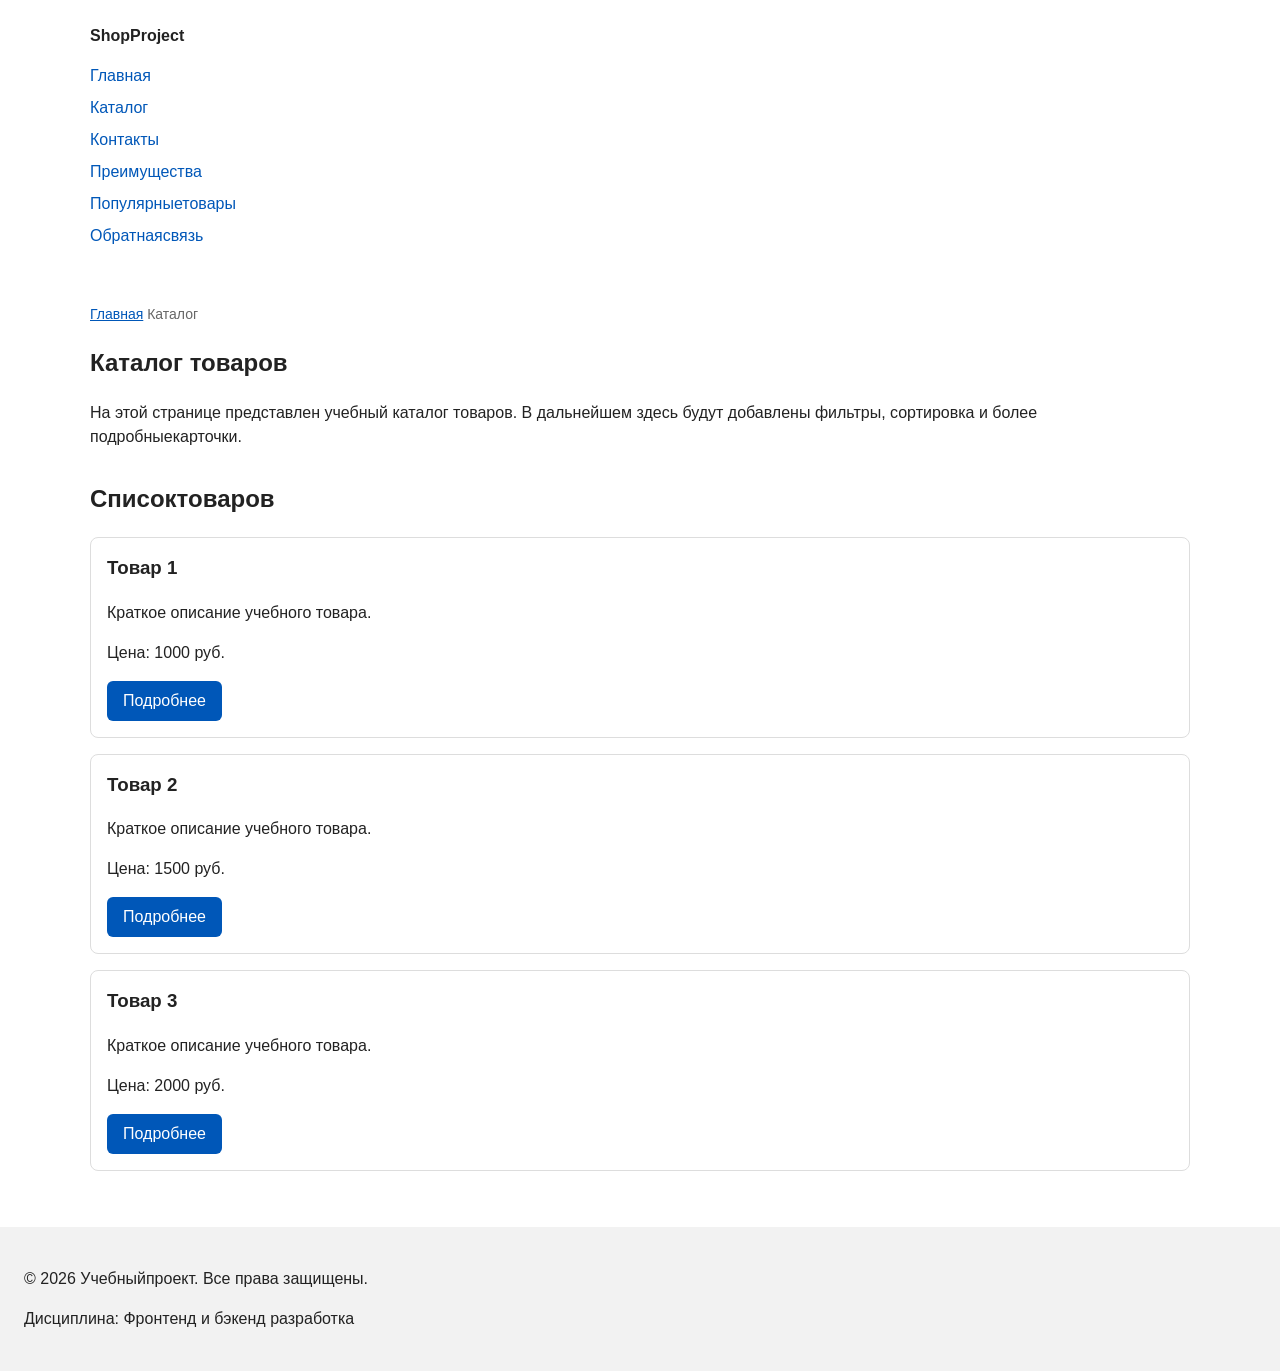
==== catalog.html @ 351981fd "feat: add multi-page structure navigation and anchors" ====
<!DOCTYPE html>
<html lang="ru">
<head>
<meta charset="UTF-8">
<meta name="viewport" content="width=device-width, initial-scale=1.0">
<metaname="description" content="Каталог товаров учебного интернет-магазина.">
<title>Каталог товаров — Учебный интернет-магазин</title>
<link rel="stylesheet" href="css/style.css">
<meta property="og:type" content="website">
<meta property="og:title" content="Учебныйинтернет-магазин">
<meta property="og:description" content="Учебный frontend-проектинтернет-магазина.">
<meta property="og:image" content="https://username.github.io/kr1-html-css-shop/images/preview.jpg">

</head>
<body>
<header>
<div class="site-header">
<a class="site-logo" href="index.html">ShopProject</a>

<nav class="site-nav" aria-label="Основнаянавигация">
<ul class="site-nav__list">
<li><a href="index.html">Главная</a></li>
<li><a href="catalog.html">Каталог</a></li>
<li><a href="contacts.html">Контакты</a></li>
<li><a href="index.html#advantages">Преимущества</a></li>
<li><a href="index.html#popular">Популярныетовары</a></li>
<li><a href="index.html#contacts">Обратнаясвязь</a></li>
</ul>
</nav>
</div>
</header>

<main>
<nav class="breadcrumbs" aria-label="Хлебныекрошки">
<a href="index.html">Главная</a>
<span>Каталог</span>
</nav>

<section class="section">
<h1>Каталог товаров</h1>
<p>
        На этой странице представлен учебный каталог товаров.
        В дальнейшем здесь будут добавлены фильтры, сортировка и более
        подробныекарточки.
</p>
</section>

<section class="section">
<h2>Списоктоваров</h2>

<article class="product-card">
<h3>Товар 1</h3>
<p>Краткое описание учебного товара.</p>
<p>Цена: 1000 руб.</p>
<a class="button" href="index.html#popular">Подробнее</a>
</article>

<article class="product-card">
<h3>Товар 2</h3>
<p>Краткое описание учебного товара.</p>
<p>Цена: 1500 руб.</p>
<a class="button" href="index.html#popular">Подробнее</a>
</article>

<article class="product-card">
<h3>Товар 3</h3>
<p>Краткое описание учебного товара.</p>
<p>Цена: 2000 руб.</p>
<a class="button" href="index.html#popular">Подробнее</a>
</article>
</section>
</main>

<footer>
<p>&copy; 2026 Учебныйпроект. Все права защищены.</p>
<p>Дисциплина: Фронтенд и бэкенд разработка</p>
</footer>
</body>
</html>
---- css/style.css ----
/* ===============================
   1. Переменные проекта
   =============================== */
:root {
  /* Основные цвета проекта */
--color-bg: #ffffff;
  --color-text: #222222;
  --color-muted: #666666;
  --color-primary: #0057b8;
  --color-primary-dark: #003f86;
  --color-border: #dddddd;
  --color-surface: #f7f7f7;
  --color-surface-accent: #eef5ff;
  --color-danger: #b00020;
  --color-success: #168a2f;
  --color-success-bg: #eefaf0;
  --color-white: #ffffff;

  /* Отступы */
  --space-xs: 4px;
  --space-sm: 8px;
  --space-md: 16px;
  --space-lg: 24px;
  --space-xl: 32px;

  /* Скругления */
  --radius-sm: 6px;
  --radius-md: 8px;
  --radius-lg: 12px;

/* Размеры */
  --container-width: 1100px;
}

/* ===============================
   2. Базовые стили
   =============================== */
/* 
  Универсальное правило для всех элементов.
  border-box делает расчёт размеров более понятным:
  width включает content, padding и border.
*/
* {
  box-sizing: border-box;
}

/*
  Убираем стандартный внешний отступ браузера у body.
  Без этого вокруг страницы может появиться белая рамка.
*/
body {
  margin: 0;
  font-family: Arial, sans-serif;
  line-height: 1.5;
  color: #222222;
  background-color: #ffffff;
}

/*
  Задаём внутренние отступы для основных областей страницы.
  Это делает содержимое визуально отделённым от краёв окна браузера.
*/
header,
main,
footer {
  padding: var(--space-lg);
}


/*
  Оформляем шапку страницы.
  Пока используется простой светло-серый фон.
*/
footer {
  background-color: var(--color-surface);
}


/*
  Оформляем подвал страницы тем же фоном,
  чтобы визуально отделить его от основного содержимого.
*/
footer {
  background-color: #f2f2f2;
}

section {
  margin-bottom: 24px;
}

section h2 {
  margin-top: 0;
}

/* ===============================
   3. Общие элементы интерфейса
   =============================== */
/*
  Ограничиваем ширину содержимого шапки,
  чтобы оно не растягивалось слишком сильно на широких экранах.
*/
.site-header {
  max-width: 1100px;
  margin: 0 auto;
}

/*
  Оформляем текстовый логотип.
*/
.site-logo {
  font-weight: bold;
  text-decoration: none;
  color: #222222;
}

/*
  Убираем стандартные отступы и маркеры списка навигации.
*/
.site-nav__list {
  padding: 0;
  margin: 16px 0 0;
  list-style: none;
}

/*
  Добавляем расстояние между пунктами меню.
*/
.site-nav__list li {
  margin-bottom: 8px;
}

/*
  Оформляем ссылки меню.
*/
.site-nav__list a {
  color: #0057b8;
  text-decoration: none;
}

a {
  color: var(--color-primary);
}

a:hover {
  color: var(--color-primary-dark);
}

a:focus-visible {
  outline: 2px solid var(--color-primary);
outline-offset: 3px;
}

/*
  При наведении мыши подчёркиваем ссылку.
  Подробно состояния интерфейса будут рассмотрены в практической работе 1.7.
*/
.site-nav__list a:hover {
  text-decoration: underline;
}

/*
  Пока это обычная ссылка, но визуально она оформляется как кнопка.
*/
.button {
  display: inline-block;
  padding: var(--space-sm) var(--space-md);
  color: var(--color-white);
  background-color: var(--color-primary);
  text-decoration: none;
  border: none;
  border-radius: var(--radius-sm);
  cursor: pointer;
}

.button:hover {
  background-color: var(--color-primary-dark);
}

.button:focus-visible {
  outline: 2px solid var(--color-primary);
  outline-offset: 3px;
}

.button:disabled {
  opacity: 0.6;
  cursor: not-allowed;
}


/* ===============================
   4. Компоненты страницы
=============================== */

.hero {
  max-width: var(--container-width);
  margin: 0 auto var(--space-xl);
  padding: var(--space-xl) var(--space-lg);
  background-color: var(--color-surface-accent);
  border-radius: var(--radius-lg);
}

.section {
  max-width: var(--container-width);
  margin: 0 auto var(--space-xl);
}

.section h2 {
  margin-top: 0;
}

/*
  Карточка товара — самостоятельный блок.
  На следующих занятиях карточки будут доработаны и выстроены в сетку.
*/
.product-card {
  margin-bottom: var(--space-md);
  padding: var(--space-md);
  border: 1px solid var(--color-border);
  border-radius: var(--radius-md);
  background-color: var(--color-bg);
}

.product-card:hover {
  border-color: var(--color-primary);
}

.product-card h3 {
  margin-top: 0;
}


/*
  Дополнительный информационный блок.
*/
.aside-info {
  max-width: var(--container-width);
  margin: 0 auto var(--space-xl);
  padding: var(--space-md);
  border-left: 4px solid var(--color-primary);
  background-color: var(--color-surface);
}


/*
  Сообщение об успешной отправке.
*/
.success-message {
  max-width: var(--container-width);
  margin: var(--space-lg) auto;
  padding: var(--space-md);
  border-left: 4px solid var(--color-success);
  background-color: var(--color-success-bg);
}


/* ===============================
   5. Форма и модальное окно
   =============================== */

.order-dialog {
width: min(100% - 32px, 560px);
  padding: var(--space-lg);
  border: none;
  border-radius: var(--radius-lg);
}

.order-dialog::backdrop {
  background-color: rgba(0, 0, 0, 0.5);
}

.form-field {
  margin-bottom: var(--space-md);
}

.form-field label {
  display: block;
  margin-bottom: var(--space-xs);
}

.form-field input,
.form-field select,
.form-field textarea {
  width: 100%;
  padding: 10px 12px;
  border: 1px solid var(--color-border);
  border-radius: var(--radius-sm);
  font: inherit;
}

.form-field input[type="checkbox"] {
  width: auto;
}

.form-field small {
  display: block;
  margin-top: var(--space-xs);
  color: var(--color-muted);
}

/*
  Видимый фокус для клавиатурной навигации.
*/
.form-field input:hover,
.form-field select:hover,
.form-field textarea:hover {
  border-color: var(--color-primary);
}

.form-field input:focus-visible,
.form-field select:focus-visible,
.form-field textarea:focus-visible,
.form-actions button:focus-visible {
  outline: 2px solid var(--color-primary);
  outline-offset: 3px;
}

[aria-invalid="true"] {
  border-color: var(--color-danger);
}



/*
  Кнопки формы.
*/
.form-actions {
  display: flex;
  gap: 12px;
  margin-top: 20px;
}
.breadcrumbs {
  max-width: var(--container-width);
  margin: 0 auto var(--space-md);
  font-size: 14px;
  color: var(--color-muted);
}

.breadcrumbs a {
  color: var(--color-primary);
}

.breadcrumbsspan::before {
  content: " / ";
  color: var(--color-muted);
}
html {
  scroll-behavior: smooth;
}
:target {
  outline: 2px dashed var(--color-primary);
outline-offset: 4px;
}
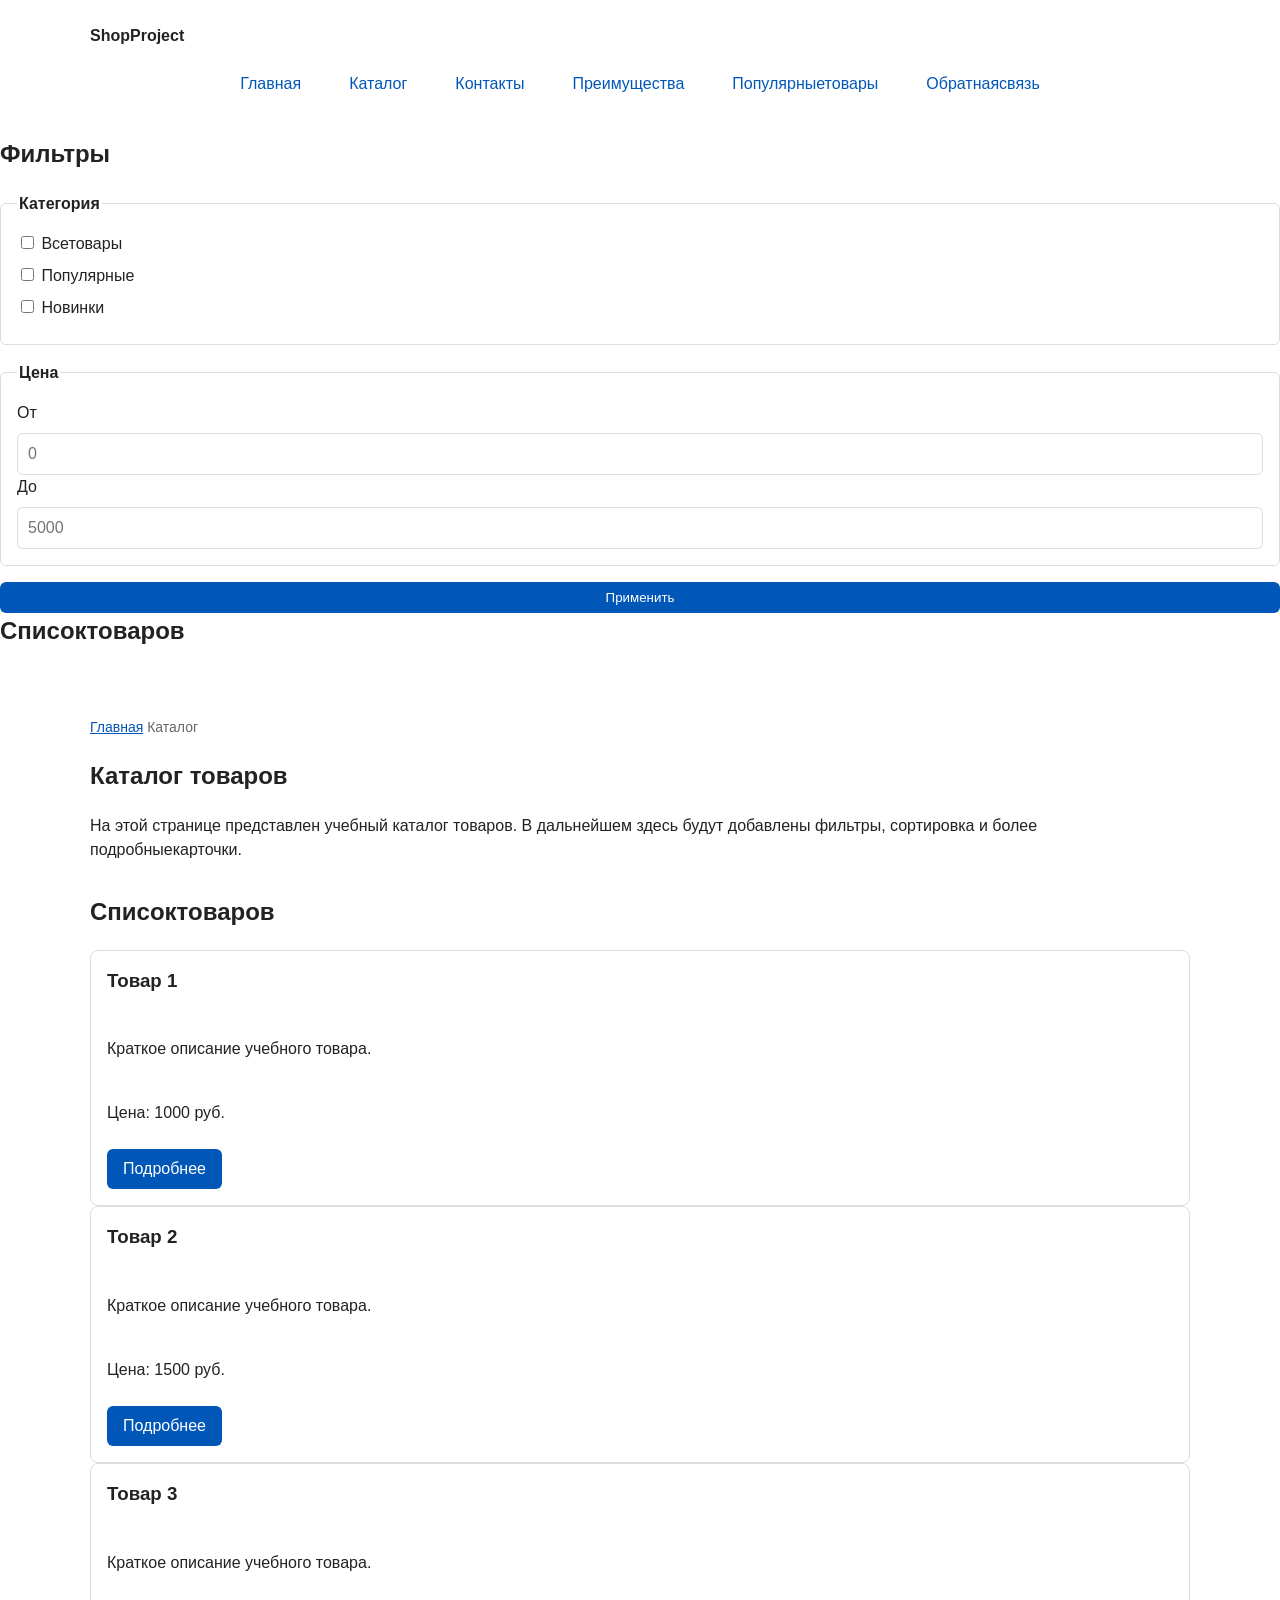
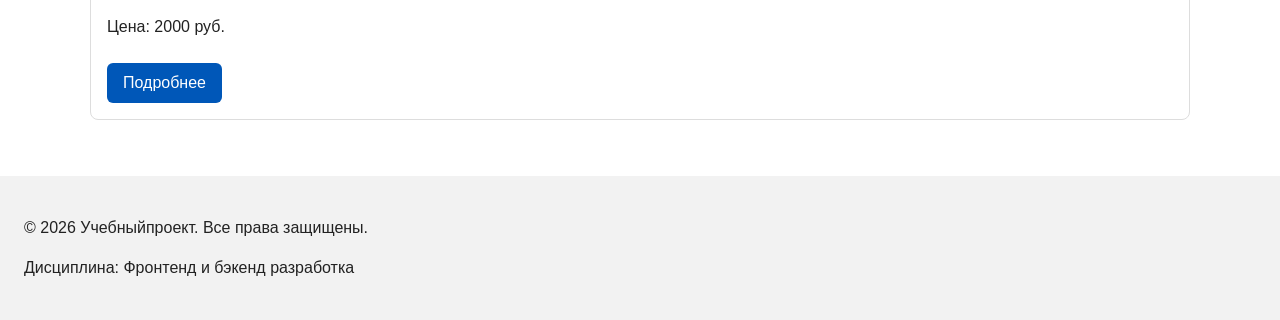
==== commit c0ec2da4: "feat: add flex navigation and grid catalog layout" ====
--- a/catalog.html
+++ b/catalog.html
@@ -29,6 +29,52 @@
 </nav>
 </div>
 </header>
+<section class="catalog-layout">
+<aside class="catalog-filters">
+<h2>Фильтры</h2>
+
+<form class="filters-form" action="#" method="get">
+<fieldset>
+<legend>Категория</legend>
+
+<label>
+<input type="checkbox" name="category" value="all">
+Всетовары
+</label>
+
+<label>
+<input type="checkbox" name="category" value="popular">
+Популярные
+</label>
+
+<label>
+<input type="checkbox" name="category" value="new">
+Новинки
+</label>
+</fieldset>
+
+<fieldset>
+<legend>Цена</legend>
+
+<label for="price-from">От</label>
+<input id="price-from" name="price-from" type="number" min="0" placeholder="0">
+
+<label for="price-to">До</label>
+<input id="price-to" name="price-to" type="number" min="0" placeholder="5000">
+</fieldset>
+
+<button class="button" type="submit">Применить</button>
+</form>
+</aside>
+
+<section class="catalog-products">
+<h2>Списоктоваров</h2>
+
+<div class="products-grid">
+<!-- Карточки товаров -->
+</div>
+</section>
+</section>
 
 <main>
 <nav class="breadcrumbs" aria-label="Хлебныекрошки">
--- a/css/style.css
+++ b/css/style.css
@@ -117,10 +117,16 @@
   Убираем стандартные отступы и маркеры списка навигации.
 */
 .site-nav__list {
+  display: flex;
+  flex-wrap: wrap;
+  justify-content: center;
+  align-items: center;
+  gap: var(--space-md);
   padding: 0;
-  margin: 16px 0 0;
-  list-style: none;
-}
+  margin: var(--space-md) 0 0;
+list-style: none;
+}
+
 
 /*
   Добавляем расстояние между пунктами меню.
@@ -133,9 +139,18 @@
   Оформляем ссылки меню.
 */
 .site-nav__list a {
-  color: #0057b8;
+display: inline-block;
+  padding: var(--space-sm) var(--space-md);
+  color: var(--color-primary);
   text-decoration: none;
-}
+  border-radius: var(--radius-sm);
+}
+
+.site-nav__lista:hover {
+  color: var(--color-white);
+  background-color: var(--color-primary);
+}
+
 
 a {
   color: var(--color-primary);
@@ -148,14 +163,6 @@
 a:focus-visible {
   outline: 2px solid var(--color-primary);
 outline-offset: 3px;
-}
-
-/*
-  При наведении мыши подчёркиваем ссылку.
-  Подробно состояния интерфейса будут рассмотрены в практической работе 1.7.
-*/
-.site-nav__list a:hover {
-  text-decoration: underline;
 }
 
 /*
@@ -213,12 +220,21 @@
   На следующих занятиях карточки будут доработаны и выстроены в сетку.
 */
 .product-card {
-  margin-bottom: var(--space-md);
+  display: flex;
+  flex-direction: column;
+  gap: var(--space-sm);
+  margin-bottom: 0;
   padding: var(--space-md);
   border: 1px solid var(--color-border);
   border-radius: var(--radius-md);
   background-color: var(--color-bg);
 }
+
+.product-card .button {
+  margin-top: auto;
+align-self: flex-start;
+}
+
 
 .product-card:hover {
   border-color: var(--color-primary);
@@ -350,3 +366,37 @@
   outline: 2px dashed var(--color-primary);
 outline-offset: 4px;
 }
+
+.products-grid {
+  display: grid;
+  grid-template-columns: repeat(3, 1fr);
+gap: var(--space-lg);
+}
+.filters-form {
+  display: grid;
+  gap: var(--space-md);
+}
+
+.filters-form fieldset {
+  margin: 0;
+  padding: var(--space-md);
+  border: 1px solid var(--color-border);
+  border-radius: var(--radius-sm);
+}
+
+.filters-form legend {
+  font-weight: 700;
+}
+
+.filters-form label {
+  display: block;
+  margin-bottom: var(--space-sm);
+}
+
+.filters-form input[type="number"] {
+  width: 100%;
+  padding: 8px 10px;
+  border: 1px solid var(--color-border);
+  border-radius: var(--radius-sm);
+font: inherit;
+}
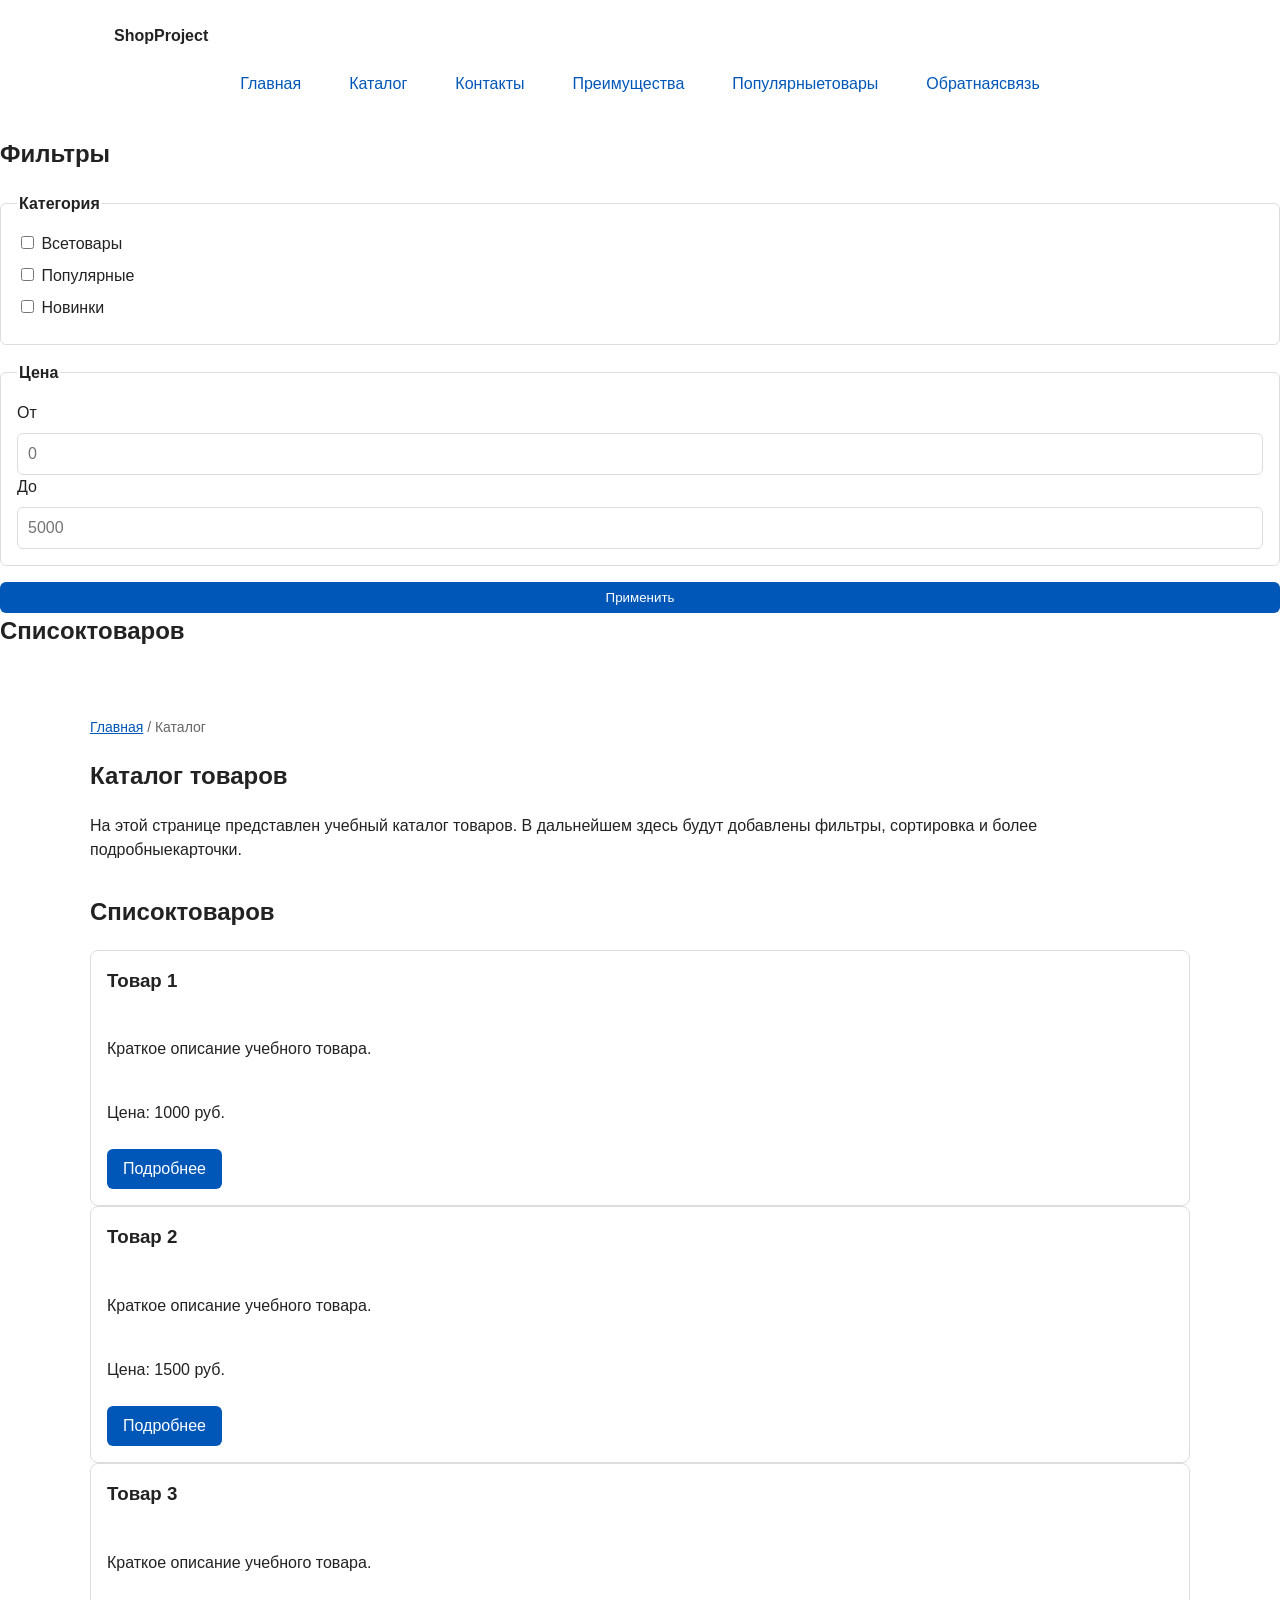
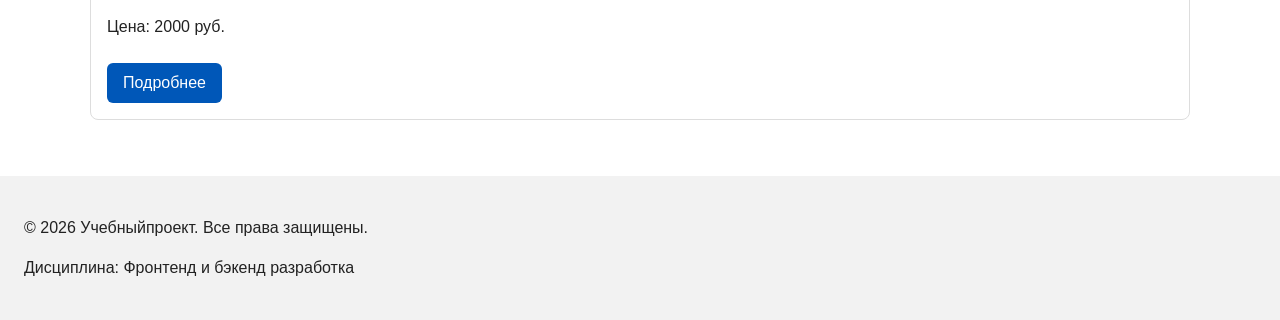
==== commit d7a6aaf4: "refactor: apply BEM naming to CSS classes" ====
--- a/catalog.html
+++ b/catalog.html
@@ -13,18 +13,18 @@
 
 </head>
 <body>
-<header>
-<div class="site-header">
-<a class="site-logo" href="index.html">ShopProject</a>
+<header class="site-header">
+<div class="site-header__inner">
+<a class="site-header__logo" href="index.html">ShopProject</a>
 
 <nav class="site-nav" aria-label="Основнаянавигация">
 <ul class="site-nav__list">
-<li><a href="index.html">Главная</a></li>
-<li><a href="catalog.html">Каталог</a></li>
-<li><a href="contacts.html">Контакты</a></li>
-<li><a href="index.html#advantages">Преимущества</a></li>
-<li><a href="index.html#popular">Популярныетовары</a></li>
-<li><a href="index.html#contacts">Обратнаясвязь</a></li>
+<li class="site-nav__item"><a class="site-nav__link" href="index.html">Главная</a></li>
+<li class="site-nav__item"><a class="site-nav__link site-nav__link--active" href="catalog.html">Каталог</a></li>
+<li class="site-nav__item"><a class="site-nav__link" href="contacts.html">Контакты</a></li>
+<li class="site-nav__item"><a class="site-nav__link" href="index.html#advantages">Преимущества</a></li>
+<li class="site-nav__item"><a class="site-nav__link" href="index.html#popular">Популярныетовары</a></li>
+<li class="site-nav__item"><a class="site-nav__link" href="index.html#contacts">Обратнаясвязь</a></li>
 </ul>
 </nav>
 </div>
@@ -33,41 +33,41 @@
 <aside class="catalog-filters">
 <h2>Фильтры</h2>
 
-<form class="filters-form" action="#" method="get">
-<fieldset>
+<form class="catalog-filters__form" action="#" method="get">
+<fieldset class="catalog-filters__group">
 <legend>Категория</legend>
 
-<label>
+<label class="catalog-filters__option">
 <input type="checkbox" name="category" value="all">
 Всетовары
 </label>
 
-<label>
+<label class="catalog-filters__option">
 <input type="checkbox" name="category" value="popular">
 Популярные
 </label>
 
-<label>
+<label class="catalog-filters__option">
 <input type="checkbox" name="category" value="new">
 Новинки
 </label>
 </fieldset>
 
-<fieldset>
+<fieldset class="catalog-filters__group">
 <legend>Цена</legend>
 
-<label for="price-from">От</label>
-<input id="price-from" name="price-from" type="number" min="0" placeholder="0">
+<label class="catalog-filters__label" for="price-from">От</label>
+<input class="catalog-filters__input" id="price-from" name="price-from" type="number" min="0" placeholder="0">
 
-<label for="price-to">До</label>
-<input id="price-to" name="price-to" type="number" min="0" placeholder="5000">
+<label class="catalog-filters__label" for="price-to">До</label>
+<input class="catalog-filters__input" id="price-to" name="price-to" type="number" min="0" placeholder="5000">
 </fieldset>
 
 <button class="button" type="submit">Применить</button>
 </form>
 </aside>
 
-<section class="catalog-products">
+<section class="catalog-layout__products">
 <h2>Списоктоваров</h2>
 
 <div class="products-grid">
@@ -78,8 +78,8 @@
 
 <main>
 <nav class="breadcrumbs" aria-label="Хлебныекрошки">
-<a href="index.html">Главная</a>
-<span>Каталог</span>
+<a class="breadcrumbs__link" href="index.html">Главная</a>
+<span class="breadcrumbs__current">Каталог</span>
 </nav>
 
 <section class="section">
@@ -95,29 +95,29 @@
 <h2>Списоктоваров</h2>
 
 <article class="product-card">
-<h3>Товар 1</h3>
-<p>Краткое описание учебного товара.</p>
-<p>Цена: 1000 руб.</p>
-<a class="button" href="index.html#popular">Подробнее</a>
+<h3 class="product-card__title">Товар 1</h3>
+<p class="product-card__description">Краткое описание учебного товара.</p>
+<p class="product-card__price">Цена: 1000 руб.</p>
+<a class="button product-card__button" href="index.html#popular">Подробнее</a>
 </article>
 
 <article class="product-card">
-<h3>Товар 2</h3>
-<p>Краткое описание учебного товара.</p>
-<p>Цена: 1500 руб.</p>
-<a class="button" href="index.html#popular">Подробнее</a>
+<h3 class="product-card__title">Товар 2</h3>
+<p class="product-card__description">Краткое описание учебного товара.</p>
+<p class="product-card__price">Цена: 1500 руб.</p>
+<a class="button product-card__button" href="index.html#popular">Подробнее</a>
 </article>
 
 <article class="product-card">
-<h3>Товар 3</h3>
-<p>Краткое описание учебного товара.</p>
-<p>Цена: 2000 руб.</p>
-<a class="button" href="index.html#popular">Подробнее</a>
+<h3 class="product-card__title">Товар 3</h3>
+<p class="product-card__description">Краткое описание учебного товара.</p>
+<p class="product-card__price">Цена: 2000 руб.</p>
+<a class="button product-card__button" href="index.html#popular">Подробнее</a>
 </article>
 </section>
 </main>
 
-<footer>
+<footer class="site-footer">
 <p>&copy; 2026 Учебныйпроект. Все права защищены.</p>
 <p>Дисциплина: Фронтенд и бэкенд разработка</p>
 </footer>
--- a/css/style.css
+++ b/css/style.css
@@ -35,7 +35,7 @@
 /* ===============================
    2. Базовые стили
    =============================== */
-/* 
+/*
   Универсальное правило для всех элементов.
   border-box делает расчёт размеров более понятным:
   width включает content, padding и border.
@@ -60,9 +60,9 @@
   Задаём внутренние отступы для основных областей страницы.
   Это делает содержимое визуально отделённым от краёв окна браузера.
 */
-header,
+.site-header,
 main,
-footer {
+.site-footer {
   padding: var(--space-lg);
 }
 
@@ -71,7 +71,7 @@
   Оформляем шапку страницы.
   Пока используется простой светло-серый фон.
 */
-footer {
+.site-footer {
   background-color: var(--color-surface);
 }
 
@@ -80,7 +80,7 @@
   Оформляем подвал страницы тем же фоном,
   чтобы визуально отделить его от основного содержимого.
 */
-footer {
+.site-footer {
   background-color: #f2f2f2;
 }
 
@@ -107,7 +107,7 @@
 /*
   Оформляем текстовый логотип.
 */
-.site-logo {
+.site-header__logo {
   font-weight: bold;
   text-decoration: none;
   color: #222222;
@@ -131,14 +131,14 @@
 /*
   Добавляем расстояние между пунктами меню.
 */
-.site-nav__list li {
+.site-nav__item {
   margin-bottom: 8px;
 }
 
 /*
   Оформляем ссылки меню.
 */
-.site-nav__list a {
+.site-nav__link {
 display: inline-block;
   padding: var(--space-sm) var(--space-md);
   color: var(--color-primary);
@@ -146,7 +146,7 @@
   border-radius: var(--radius-sm);
 }
 
-.site-nav__lista:hover {
+.site-nav__link:hover {
   color: var(--color-white);
   background-color: var(--color-primary);
 }
@@ -230,7 +230,7 @@
   background-color: var(--color-bg);
 }
 
-.product-card .button {
+.product-card__button {
   margin-top: auto;
 align-self: flex-start;
 }
@@ -240,7 +240,7 @@
   border-color: var(--color-primary);
 }
 
-.product-card h3 {
+.product-card__title {
   margin-top: 0;
 }
 
@@ -284,18 +284,18 @@
   background-color: rgba(0, 0, 0, 0.5);
 }
 
-.form-field {
+.order-form__field {
   margin-bottom: var(--space-md);
 }
 
-.form-field label {
+.order-form__label {
   display: block;
   margin-bottom: var(--space-xs);
 }
 
-.form-field input,
-.form-field select,
-.form-field textarea {
+.order-form__input,
+.order-form__select,
+.order-form__textarea {
   width: 100%;
   padding: 10px 12px;
   border: 1px solid var(--color-border);
@@ -303,11 +303,11 @@
   font: inherit;
 }
 
-.form-field input[type="checkbox"] {
+.order-form__field--checkbox input[type="checkbox"] {
   width: auto;
 }
 
-.form-field small {
+.order-form__hint {
   display: block;
   margin-top: var(--space-xs);
   color: var(--color-muted);
@@ -316,16 +316,16 @@
 /*
   Видимый фокус для клавиатурной навигации.
 */
-.form-field input:hover,
-.form-field select:hover,
-.form-field textarea:hover {
+.order-form__input:hover,
+.order-form__select:hover,
+.order-form__textarea:hover {
   border-color: var(--color-primary);
 }
 
-.form-field input:focus-visible,
-.form-field select:focus-visible,
-.form-field textarea:focus-visible,
-.form-actions button:focus-visible {
+.order-form__input:focus-visible,
+.order-form__select:focus-visible,
+.order-form__textarea:focus-visible,
+.order-form__actions .button:focus-visible {
   outline: 2px solid var(--color-primary);
   outline-offset: 3px;
 }
@@ -339,7 +339,7 @@
 /*
   Кнопки формы.
 */
-.form-actions {
+.order-form__actions {
   display: flex;
   gap: 12px;
   margin-top: 20px;
@@ -351,11 +351,11 @@
   color: var(--color-muted);
 }
 
-.breadcrumbs a {
+.breadcrumbs__link {
   color: var(--color-primary);
 }
 
-.breadcrumbsspan::before {
+.breadcrumbs__current::before {
   content: " / ";
   color: var(--color-muted);
 }
@@ -372,28 +372,29 @@
   grid-template-columns: repeat(3, 1fr);
 gap: var(--space-lg);
 }
-.filters-form {
+.catalog-filters__form {
   display: grid;
   gap: var(--space-md);
 }
 
-.filters-form fieldset {
+.catalog-filters__group {
   margin: 0;
   padding: var(--space-md);
   border: 1px solid var(--color-border);
   border-radius: var(--radius-sm);
 }
 
-.filters-form legend {
+.catalog-filters__group legend {
   font-weight: 700;
 }
 
-.filters-form label {
+.catalog-filters__option,
+.catalog-filters__label {
   display: block;
   margin-bottom: var(--space-sm);
 }
 
-.filters-form input[type="number"] {
+.catalog-filters__input {
   width: 100%;
   padding: 8px 10px;
   border: 1px solid var(--color-border);
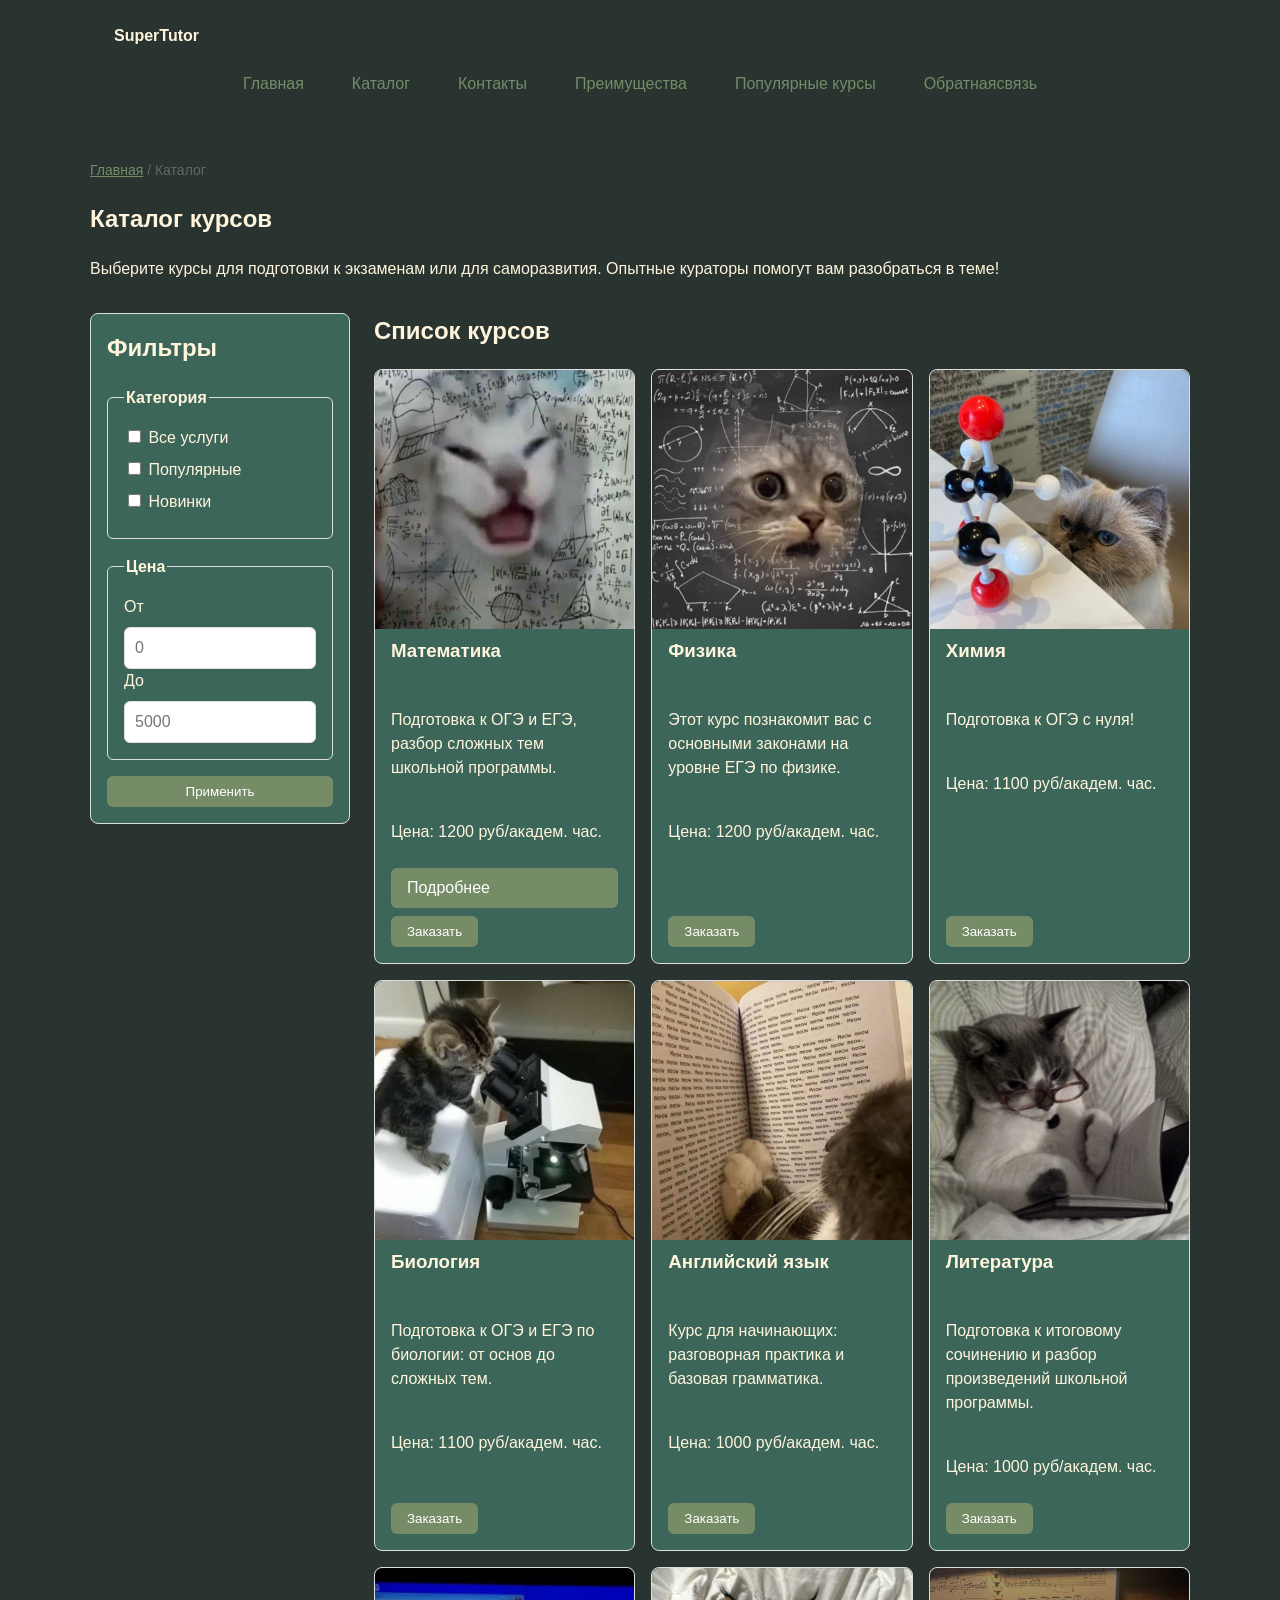
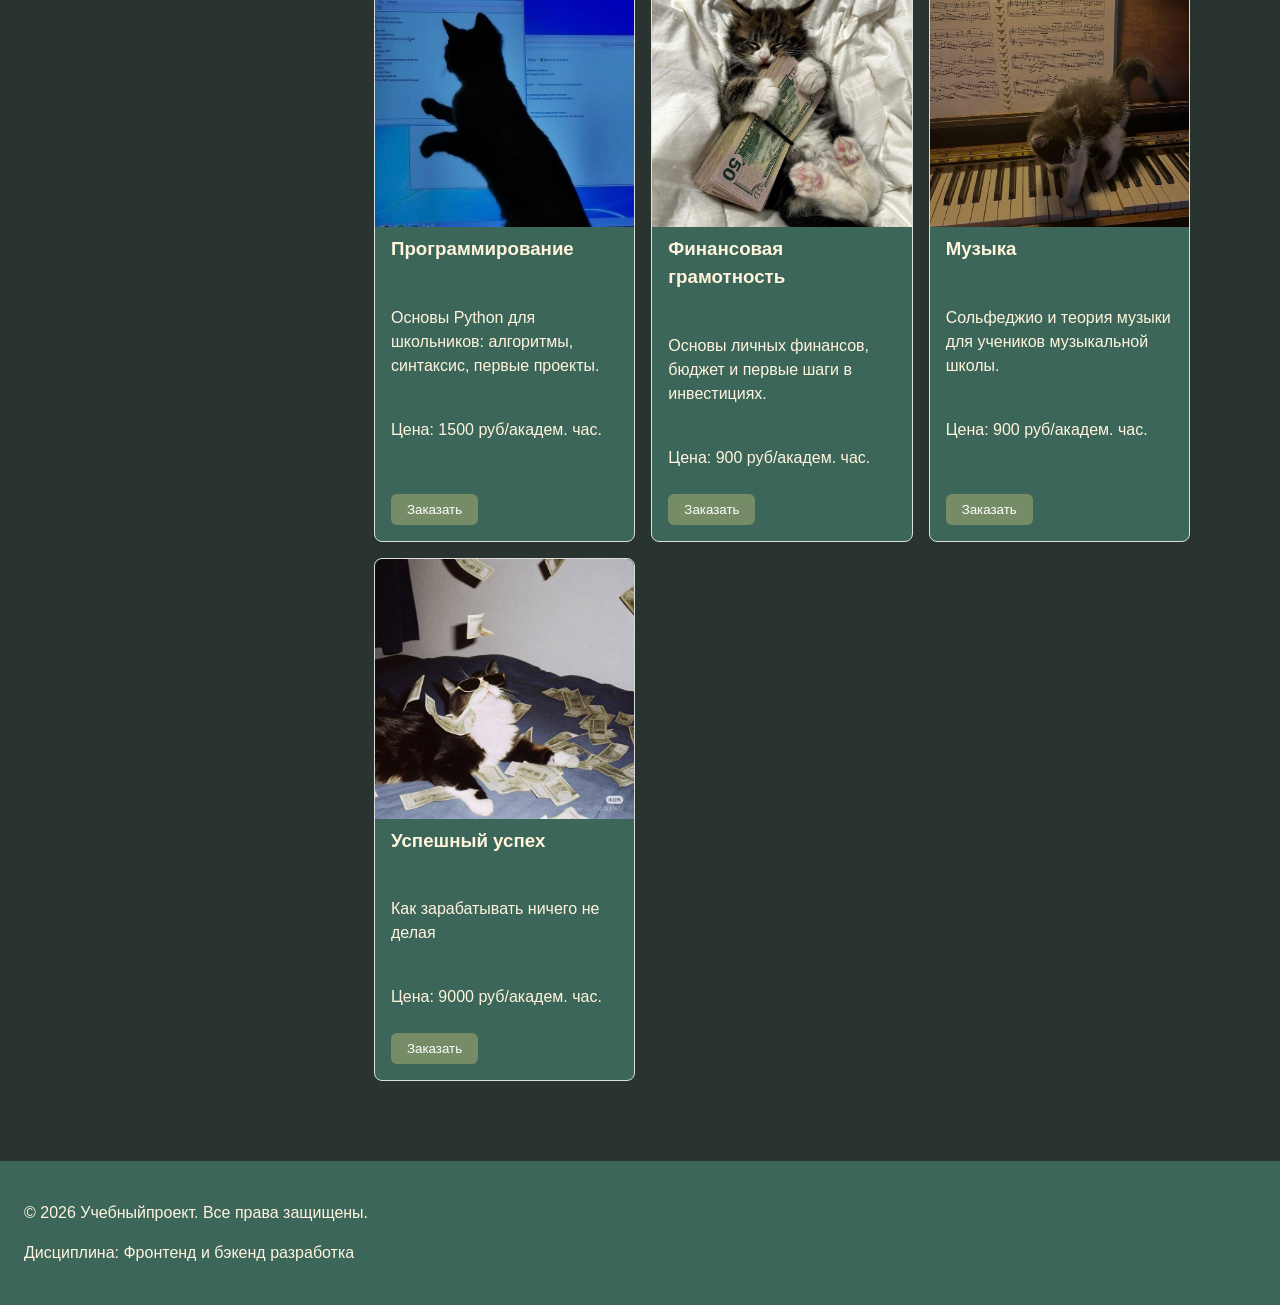
==== commit 6cae2ca6: "8th task" ====
--- a/catalog.html
+++ b/catalog.html
@@ -6,6 +6,7 @@
 <metaname="description" content="Каталог товаров учебного интернет-магазина.">
 <title>Каталог товаров — Учебный интернет-магазин</title>
 <link rel="stylesheet" href="css/style.css">
+<script src="js/main.js" defer></script>
 <meta property="og:type" content="website">
 <meta property="og:title" content="Учебныйинтернет-магазин">
 <meta property="og:description" content="Учебный frontend-проектинтернет-магазина.">
@@ -15,7 +16,7 @@
 <body>
 <header class="site-header">
 <div class="site-header__inner">
-<a class="site-header__logo" href="index.html">ShopProject</a>
+<a class="site-header__logo" href="index.html">SuperTutor</a>
 
 <nav class="site-nav" aria-label="Основнаянавигация">
 <ul class="site-nav__list">
@@ -23,12 +24,26 @@
 <li class="site-nav__item"><a class="site-nav__link site-nav__link--active" href="catalog.html">Каталог</a></li>
 <li class="site-nav__item"><a class="site-nav__link" href="contacts.html">Контакты</a></li>
 <li class="site-nav__item"><a class="site-nav__link" href="index.html#advantages">Преимущества</a></li>
-<li class="site-nav__item"><a class="site-nav__link" href="index.html#popular">Популярныетовары</a></li>
+<li class="site-nav__item"><a class="site-nav__link" href="index.html#popular">Популярные курсы</a></li>
 <li class="site-nav__item"><a class="site-nav__link" href="index.html#contacts">Обратнаясвязь</a></li>
 </ul>
 </nav>
 </div>
 </header>
+
+<main>
+<nav class="breadcrumbs" aria-label="Хлебныекрошки">
+<a class="breadcrumbs__link" href="index.html">Главная</a>
+<span class="breadcrumbs__current">Каталог</span>
+</nav>
+
+<section class="section">
+<h1>Каталог курсов</h1>
+<p>
+    Выберите курсы для подготовки к экзаменам или для саморазвития. Опытные кураторы помогут вам разобраться в теме!
+</p>
+</section>
+
 <section class="catalog-layout">
 <aside class="catalog-filters">
 <h2>Фильтры</h2>
@@ -39,7 +54,7 @@
 
 <label class="catalog-filters__option">
 <input type="checkbox" name="category" value="all">
-Всетовары
+Все услуги
 </label>
 
 <label class="catalog-filters__option">
@@ -68,52 +83,111 @@
 </aside>
 
 <section class="catalog-layout__products">
-<h2>Списоктоваров</h2>
+<h2>Список курсов</h2>
 
 <div class="products-grid">
-<!-- Карточки товаров -->
+<article class="product-card">
+<img class="product-card__image" src="images/math.jpg" alt="Математика">
+<h3 class="product-card__title">Математика</h3>
+<p class="product-card__description">Подготовка к ОГЭ и ЕГЭ, разбор сложных тем школьной программы.</p>
+<p class="product-card__price">Цена: 1200 руб/академ. час.</p>
+<a class="button button--secondary" href="product.html">Подробнее</a>
+<button class="button product-card__button" type="button" data-product="Математика">
+Заказать
+</button>
+</article>
+
+<article class="product-card">
+<img class="product-card__image" src="images/phys.jpg" alt="Физика">
+<h3 class="product-card__title">Физика</h3>
+<p class="product-card__description">Этот курс познакомит вас с основными законами на уровне ЕГЭ по физике.</p>
+<p class="product-card__price">Цена: 1200 руб/академ. час.</p>
+<button class="button product-card__button" type="button" data-product="Физика">
+Заказать
+</button>
+</article>
+
+<article class="product-card">
+<img class="product-card__image" src="images/chem.jpg" alt="Химия">
+<h3 class="product-card__title">Химия</h3>
+<p class="product-card__description">Подготовка к ОГЭ с нуля!</p>
+<p class="product-card__price">Цена: 1100 руб/академ. час.</p>
+<button class="button product-card__button" type="button" data-product="Химия">
+Заказать
+</button>
+</article>
+
+<article class="product-card">
+<img class="product-card__image" src="images/bio.jpg" alt="Биология">
+<h3 class="product-card__title">Биология</h3>
+<p class="product-card__description">Подготовка к ОГЭ и ЕГЭ по биологии: от основ до сложных тем.</p>
+<p class="product-card__price">Цена: 1100 руб/академ. час.</p>
+<button class="button product-card__button" type="button" data-product="Биология">
+Заказать
+</button>
+</article>
+
+<article class="product-card">
+<img class="product-card__image" src="images/eng.jpg" alt="Английский язык">
+<h3 class="product-card__title">Английский язык</h3>
+<p class="product-card__description">Курс для начинающих: разговорная практика и базовая грамматика.</p>
+<p class="product-card__price">Цена: 1000 руб/академ. час.</p>
+<button class="button product-card__button" type="button" data-product="Английский язык">
+Заказать
+</button>
+</article>
+
+<article class="product-card">
+<img class="product-card__image" src="images/lit.jpg" alt="Литература">
+<h3 class="product-card__title">Литература</h3>
+<p class="product-card__description">Подготовка к итоговому сочинению и разбор произведений школьной программы.</p>
+<p class="product-card__price">Цена: 1000 руб/академ. час.</p>
+<button class="button product-card__button" type="button" data-product="Литература">
+Заказать
+</button>
+</article>
+
+<article class="product-card">
+<img class="product-card__image" src="images/prog.jpg" alt="Программирование">
+<h3 class="product-card__title">Программирование</h3>
+<p class="product-card__description">Основы Python для школьников: алгоритмы, синтаксис, первые проекты.</p>
+<p class="product-card__price">Цена: 1500 руб/академ. час.</p>
+<button class="button product-card__button" type="button" data-product="Программирование">
+Заказать
+</button>
+</article>
+
+<article class="product-card">
+<img class="product-card__image" src="images/fin.jpg" alt="Финансовая грамотность">
+<h3 class="product-card__title">Финансовая грамотность</h3>
+<p class="product-card__description">Основы личных финансов, бюджет и первые шаги в инвестициях.</p>
+<p class="product-card__price">Цена: 900 руб/академ. час.</p>
+<button class="button product-card__button" type="button" data-product="Финансовая грамотность">
+Заказать
+</button>
+</article>
+
+<article class="product-card">
+<img class="product-card__image" src="images/mus.jpg" alt="Музыка">
+<h3 class="product-card__title">Музыка</h3>
+<p class="product-card__description">Сольфеджио и теория музыки для учеников музыкальной школы.</p>
+<p class="product-card__price">Цена: 900 руб/академ. час.</p>
+<button class="button product-card__button" type="button" data-product="Музыка">
+Заказать
+</button>
+</article>
+
+<article class="product-card">
+<img class="product-card__image" src="images/suc.jpg" alt="Успешный успех">
+<h3 class="product-card__title">Успешный успех</h3>
+<p class="product-card__description">Как зарабатывать ничего не делая</p>
+<p class="product-card__price">Цена: 9000 руб/академ. час.</p>
+<button class="button product-card__button" type="button" data-product="Успешная сдача экзаменов">
+Заказать
+</button>
+</article>
 </div>
 </section>
-</section>
-
-<main>
-<nav class="breadcrumbs" aria-label="Хлебныекрошки">
-<a class="breadcrumbs__link" href="index.html">Главная</a>
-<span class="breadcrumbs__current">Каталог</span>
-</nav>
-
-<section class="section">
-<h1>Каталог товаров</h1>
-<p>
-        На этой странице представлен учебный каталог товаров.
-        В дальнейшем здесь будут добавлены фильтры, сортировка и более
-        подробныекарточки.
-</p>
-</section>
-
-<section class="section">
-<h2>Списоктоваров</h2>
-
-<article class="product-card">
-<h3 class="product-card__title">Товар 1</h3>
-<p class="product-card__description">Краткое описание учебного товара.</p>
-<p class="product-card__price">Цена: 1000 руб.</p>
-<a class="button product-card__button" href="index.html#popular">Подробнее</a>
-</article>
-
-<article class="product-card">
-<h3 class="product-card__title">Товар 2</h3>
-<p class="product-card__description">Краткое описание учебного товара.</p>
-<p class="product-card__price">Цена: 1500 руб.</p>
-<a class="button product-card__button" href="index.html#popular">Подробнее</a>
-</article>
-
-<article class="product-card">
-<h3 class="product-card__title">Товар 3</h3>
-<p class="product-card__description">Краткое описание учебного товара.</p>
-<p class="product-card__price">Цена: 2000 руб.</p>
-<a class="button product-card__button" href="index.html#popular">Подробнее</a>
-</article>
 </section>
 </main>
 
@@ -121,5 +195,107 @@
 <p>&copy; 2026 Учебныйпроект. Все права защищены.</p>
 <p>Дисциплина: Фронтенд и бэкенд разработка</p>
 </footer>
+<dialog class="order-dialog" id="order-dialog" aria-labelledby="order-dialog-title">
+<h2 class="order-dialog__title" id="order-dialog-title">Оформлениезаявки</h2>
+
+<form class="order-form" id="order-form" action="#" method="post" novalidate>
+<input id="selected-product" name="selected-product" type="hidden">
+
+<div class="order-form__field">
+<label class="order-form__label" for="order-name">Имя</label>
+<input
+        class="order-form__input"
+        id="order-name"
+        name="name"
+        type="text"
+        placeholder="Введитевашеимя"
+minlength="2"
+        autocomplete="given-name"
+        required
+>
+</div>
+
+<div class="order-form__field">
+<label class="order-form__label" for="order-email">E-mail</label>
+<input
+        class="order-form__input"
+        id="order-email"
+        name="email"
+        type="email"
+        placeholder="example@mail.ru"
+        autocomplete="email"
+        required
+>
+</div>
+
+<div class="order-form__field">
+<label class="order-form__label" for="order-phone">Телефон</label>
+<input
+        class="order-form__input"
+        id="order-phone"
+        name="phone"
+        type="tel"
+inputmode="tel"
+        placeholder="+7 (900) 000-00-00"
+        pattern="^\+7 \(\d{3}\) \d{3}-\d{2}-\d{2}$"
+        required
+>
+<small class="order-form__hint">Формат: +7 (900) 000-00-00</small>
+</div>
+
+<div class="order-form__field">
+<label class="order-form__label" for="order-date">Датасвязи</label>
+<input
+        class="order-form__input"
+        id="order-date"
+        name="date"
+        type="date"
+>
+</div>
+
+<div class="order-form__field">
+<label class="order-form__label" for="order-topic">Темазаявки</label>
+<select class="order-form__select" id="order-topic" name="topic" required>
+<option value="">Выберитетему</option>
+<option value="product">Заказтовара</option>
+<option value="consultation">Консультация</option>
+<option value="delivery">Доставка</option>
+</select>
+</div>
+
+<div class="order-form__field">
+<label class="order-form__label" for="order-comment">Комментарий</label>
+<textarea
+        class="order-form__textarea"
+        id="order-comment"
+        name="comment"
+rows="4"
+placeholder="Укажите дополнительную информацию"
+></textarea>
+</div>
+
+<div class="order-form__field order-form__field--checkbox">
+<label>
+<input
+          id="order-agreement"
+name="agreement"
+type="checkbox"
+required
+>
+        Я согласен на обработку данных
+</label>
+</div>
+
+<div class="order-form__actions">
+<button class="button button--secondary" type="button" id="close-order-dialog">Закрыть</button>
+<button class="button button--primary" type="submit">Отправитьзаявку</button>
+</div>
+</form>
+</dialog>
+
+<p class="success-message" id="success-message" hidden>
+Форма успешно отправлена!
+</p>
+
 </body>
 </html>
--- a/css/style.css
+++ b/css/style.css
@@ -3,17 +3,17 @@
    =============================== */
 :root {
   /* Основные цвета проекта */
---color-bg: #ffffff;
-  --color-text: #222222;
+--color-bg: #3D665A;
+  --color-text: #FFF5DC;
   --color-muted: #666666;
-  --color-primary: #0057b8;
-  --color-primary-dark: #003f86;
+  --color-primary: #768C67;
+  --color-primary-dark: #4a5741;
   --color-border: #dddddd;
   --color-surface: #f7f7f7;
   --color-surface-accent: #eef5ff;
   --color-danger: #b00020;
   --color-success: #168a2f;
-  --color-success-bg: #eefaf0;
+  --color-success-bg: #666666;
   --color-white: #ffffff;
 
   /* Отступы */
@@ -46,14 +46,15 @@
 
 /*
   Убираем стандартный внешний отступ браузера у body.
-  Без этого вокруг страницы может появиться белая рамка.
+  Цвет текста берём из переменной --color-text (светлый),
+  а не задаём напрямую — иначе он не будет виден на тёмном фоне.
 */
 body {
   margin: 0;
   font-family: Arial, sans-serif;
   line-height: 1.5;
-  color: #222222;
-  background-color: #ffffff;
+  color: var(--color-text);
+  background-color: #293330;
 }
 
 /*
@@ -68,20 +69,11 @@
 
 
 /*
-  Оформляем шапку страницы.
-  Пока используется простой светло-серый фон.
+  Оформляем подвал страницы тем же тёмным цветом, что и карточки,
+  hero-блок и aside — чтобы все «панели» на странице были одного тона.
 */
 .site-footer {
-  background-color: var(--color-surface);
-}
-
-
-/*
-  Оформляем подвал страницы тем же фоном,
-  чтобы визуально отделить его от основного содержимого.
-*/
-.site-footer {
-  background-color: #f2f2f2;
+  background-color: var(--color-bg);
 }
 
 section {
@@ -106,11 +98,13 @@
 
 /*
   Оформляем текстовый логотип.
+  Цвет — светлый, из переменной --color-text, чтобы логотип было видно
+  на тёмном фоне шапки (жёстко заданный тёмный цвет делал его невидимым).
 */
 .site-header__logo {
   font-weight: bold;
   text-decoration: none;
-  color: #222222;
+  color: var(--color-text);
 }
 
 /*
@@ -198,11 +192,16 @@
    4. Компоненты страницы
 =============================== */
 
+/*
+  Hero-блок красится в тот же цвет, что и aside-info ниже (var(--color-bg)),
+  чтобы обе секции выглядели как единый тёмный «слой» интерфейса,
+  а не как два случайных, разных по цвету блока.
+*/
 .hero {
   max-width: var(--container-width);
   margin: 0 auto var(--space-xl);
   padding: var(--space-xl) var(--space-lg);
-  background-color: var(--color-surface-accent);
+  background-color: var(--color-bg);
   border-radius: var(--radius-lg);
 }
 
@@ -219,7 +218,13 @@
   Карточка товара — самостоятельный блок.
   На следующих занятиях карточки будут доработаны и выстроены в сетку.
 */
+/*
+  position: relative нужен, чтобы бейдж («Идёт набор», «Новинка»)
+  позиционировался абсолютно относительно самой карточки,
+  а не относительно всей страницы.
+*/
 .product-card {
+  position: relative;
   display: flex;
   flex-direction: column;
   gap: var(--space-sm);
@@ -230,11 +235,42 @@
   background-color: var(--color-bg);
 }
 
+/*
+  Бейдж курса — «Идёт набор», «Новинка» и т. п.
+  position: absolute вынимает бейдж из потока и кладёт его
+  в угол карточки (родитель — .product-card с position: relative).
+*/
+.product-card__badge {
+  position: absolute;
+  top: var(--space-sm);
+  right: var(--space-sm);
+  padding: 4px 8px;
+  font-size: 12px;
+  font-weight: 700;
+  color: var(--color-text);
+  background-color: var(--color-primary);
+  border-radius: var(--radius-sm);
+}
+
 .product-card__button {
   margin-top: auto;
 align-self: flex-start;
 }
 
+/*
+  Изображение курса. У карточки есть padding со всех сторон,
+  поэтому картинку "вытягиваем" отрицательными полями, чтобы она
+  доходила до самых краёв карточки, а не была с отступом как текст.
+*/
+.product-card__image {
+  width: calc(100% + var(--space-md) * 2);
+  aspect-ratio: 1 / 1;
+  margin: calc(-1 * var(--space-md)) calc(-1 * var(--space-md)) 0;
+  object-fit: cover;
+  border-radius: var(--radius-md) var(--radius-md) 0 0;
+  display: block;
+}
+
 
 .product-card:hover {
   border-color: var(--color-primary);
@@ -247,13 +283,16 @@
 
 /*
   Дополнительный информационный блок.
+  Тот же цвет, что и у hero-блока (var(--color-bg)) — раньше здесь был
+  другой, отдельный светлый оттенок (var(--color-surface)), из-за чего
+  hero и aside визуально не совпадали.
 */
 .aside-info {
   max-width: var(--container-width);
   margin: 0 auto var(--space-xl);
   padding: var(--space-md);
   border-left: 4px solid var(--color-primary);
-  background-color: var(--color-surface);
+  background-color: var(--color-bg);
 }
 
 
@@ -273,10 +312,35 @@
    5. Форма и модальное окно
    =============================== */
 
+/*
+  У <dialog> по умолчанию свой белый фон от браузера, если его не задать
+  явно. Добавлены background-color и color, иначе светлый текст формы
+  оказывается на белом фоне и его не видно.
+*/
+/*
+  z-index поднимает модальное окно над плавающей кнопкой заявки
+  и остальным содержимым страницы.
+*/
 .order-dialog {
+  z-index: 30;
 width: min(100% - 32px, 560px);
   padding: var(--space-lg);
   border: none;
+  border-radius: var(--radius-lg);
+  background-color: var(--color-bg);
+  color: var(--color-text);
+}
+
+/*
+  Обёртка для order.html — та же форма order-form,
+  но не в диалоге, а в обычном разделе страницы.
+*/
+.order-page {
+  max-width: 640px;
+  margin: 0 auto var(--space-xl);
+  padding: var(--space-lg);
+  background-color: var(--color-bg);
+  border: 1px solid var(--color-border);
   border-radius: var(--radius-lg);
 }
 
@@ -372,6 +436,46 @@
   grid-template-columns: repeat(3, 1fr);
 gap: var(--space-lg);
 }
+
+/*
+  В каталоге карточек больше (10 штук) и у каждой есть квадратная
+  картинка, поэтому здесь колонки уже, чем в общем .products-grid —
+  так карточки получаются компактнее и их помещается больше в ряд,
+  а не 3 крупные на всю ширину, как на главной странице.
+*/
+.catalog-layout__products .products-grid {
+  grid-template-columns: repeat(auto-fill, minmax(240px, 1fr));
+  gap: var(--space-md);
+}
+
+/*
+  Раскладка страницы каталога: фильтры слева, список курсов справа.
+  Без display: grid здесь aside и section просто шли друг под другом
+  на всю ширину, а не колонками.
+*/
+.catalog-layout {
+  display: grid;
+  grid-template-columns: 260px 1fr;
+  gap: var(--space-lg);
+  max-width: var(--container-width);
+  margin: 0 auto var(--space-xl);
+  align-items: start;
+}
+
+/*
+  position: sticky держит фильтры на экране, пока список курсов
+  прокручивается — сайдбар "прилипает" к верху на расстоянии
+  var(--space-lg) и остаётся видимым, пока не кончится его родитель.
+*/
+.catalog-filters {
+  position: sticky;
+  top: var(--space-lg);
+  padding: var(--space-md);
+  background-color: var(--color-bg);
+  border: 1px solid var(--color-border);
+  border-radius: var(--radius-md);
+}
+
 .catalog-filters__form {
   display: grid;
   gap: var(--space-md);
@@ -400,4 +504,135 @@
   border: 1px solid var(--color-border);
   border-radius: var(--radius-sm);
 font: inherit;
+}
+
+
+/* ===============================
+   6. Страница курса (product.html)
+   =============================== */
+
+.course {
+  display: grid;
+  grid-template-columns: minmax(0, 1fr) minmax(0, 1.2fr);
+  gap: var(--space-xl);
+  max-width: var(--container-width);
+  margin: 0 auto var(--space-xl);
+  align-items: start;
+}
+
+/*
+  position: relative — та же логика, что и у .product-card:
+  бейдж курса кладётся поверх изображения через position: absolute.
+*/
+.course__media {
+  position: relative;
+  display: flex;
+  align-items: center;
+  justify-content: center;
+  min-height: 220px;
+  border-radius: var(--radius-lg);
+  overflow: hidden;
+  background-color: var(--color-surface-accent);
+}
+
+.course__image {
+  width: 100%;
+  height: 100%;
+  min-height: 220px;
+  object-fit: cover;
+}
+
+.course__badge {
+  position: absolute;
+  top: var(--space-md);
+  left: var(--space-md);
+  padding: 4px 10px;
+  font-size: 12px;
+  font-weight: 700;
+  color: var(--color-text);
+  background-color: var(--color-primary);
+  border-radius: var(--radius-sm);
+}
+
+.course__body {
+  padding: var(--space-lg);
+  background-color: var(--color-bg);
+  border: 1px solid var(--color-border);
+  border-radius: var(--radius-lg);
+}
+
+.course__title {
+  margin-top: 0;
+}
+
+.course__meta {
+  display: flex;
+  flex-wrap: wrap;
+  gap: var(--space-sm);
+  margin: 0 0 var(--space-md);
+  padding: 0;
+  list-style: none;
+}
+
+.course__meta-item {
+  padding: 4px 10px;
+  font-size: 13px;
+  color: var(--color-text);
+  background-color: var(--color-surface-accent);
+  border-radius: var(--radius-sm);
+}
+
+.course__price {
+  margin: var(--space-md) 0;
+  font-size: 20px;
+  font-weight: 700;
+}
+
+.course__actions {
+  display: flex;
+  flex-wrap: wrap;
+  gap: var(--space-md);
+}
+
+/*
+  Таблица характеристик курса.
+*/
+.product-table {
+  width: 100%;
+  margin: var(--space-md) 0 var(--space-lg);
+  border-collapse: collapse;
+}
+
+.product-table caption {
+  margin-bottom: var(--space-sm);
+  color: var(--color-muted);
+  text-align: left;
+}
+
+.product-table th,
+.product-table td {
+  padding: var(--space-sm) var(--space-md);
+  text-align: left;
+  border-bottom: 1px solid var(--color-border);
+}
+
+.product-table th {
+  width: 40%;
+  font-weight: 600;
+}
+
+
+/* ===============================
+   7. Плавающая кнопка заявки
+   =============================== */
+/*
+  position: fixed держит кнопку на экране при любой прокрутке страницы,
+  z-index — выше обычного контента, чтобы кнопка не пряталась под ним.
+*/
+.cta-float {
+  position: fixed;
+  right: var(--space-lg);
+  bottom: var(--space-lg);
+  z-index: 20;
+  box-shadow: 0 4px 12px rgba(0, 0, 0, 0.35);
 }
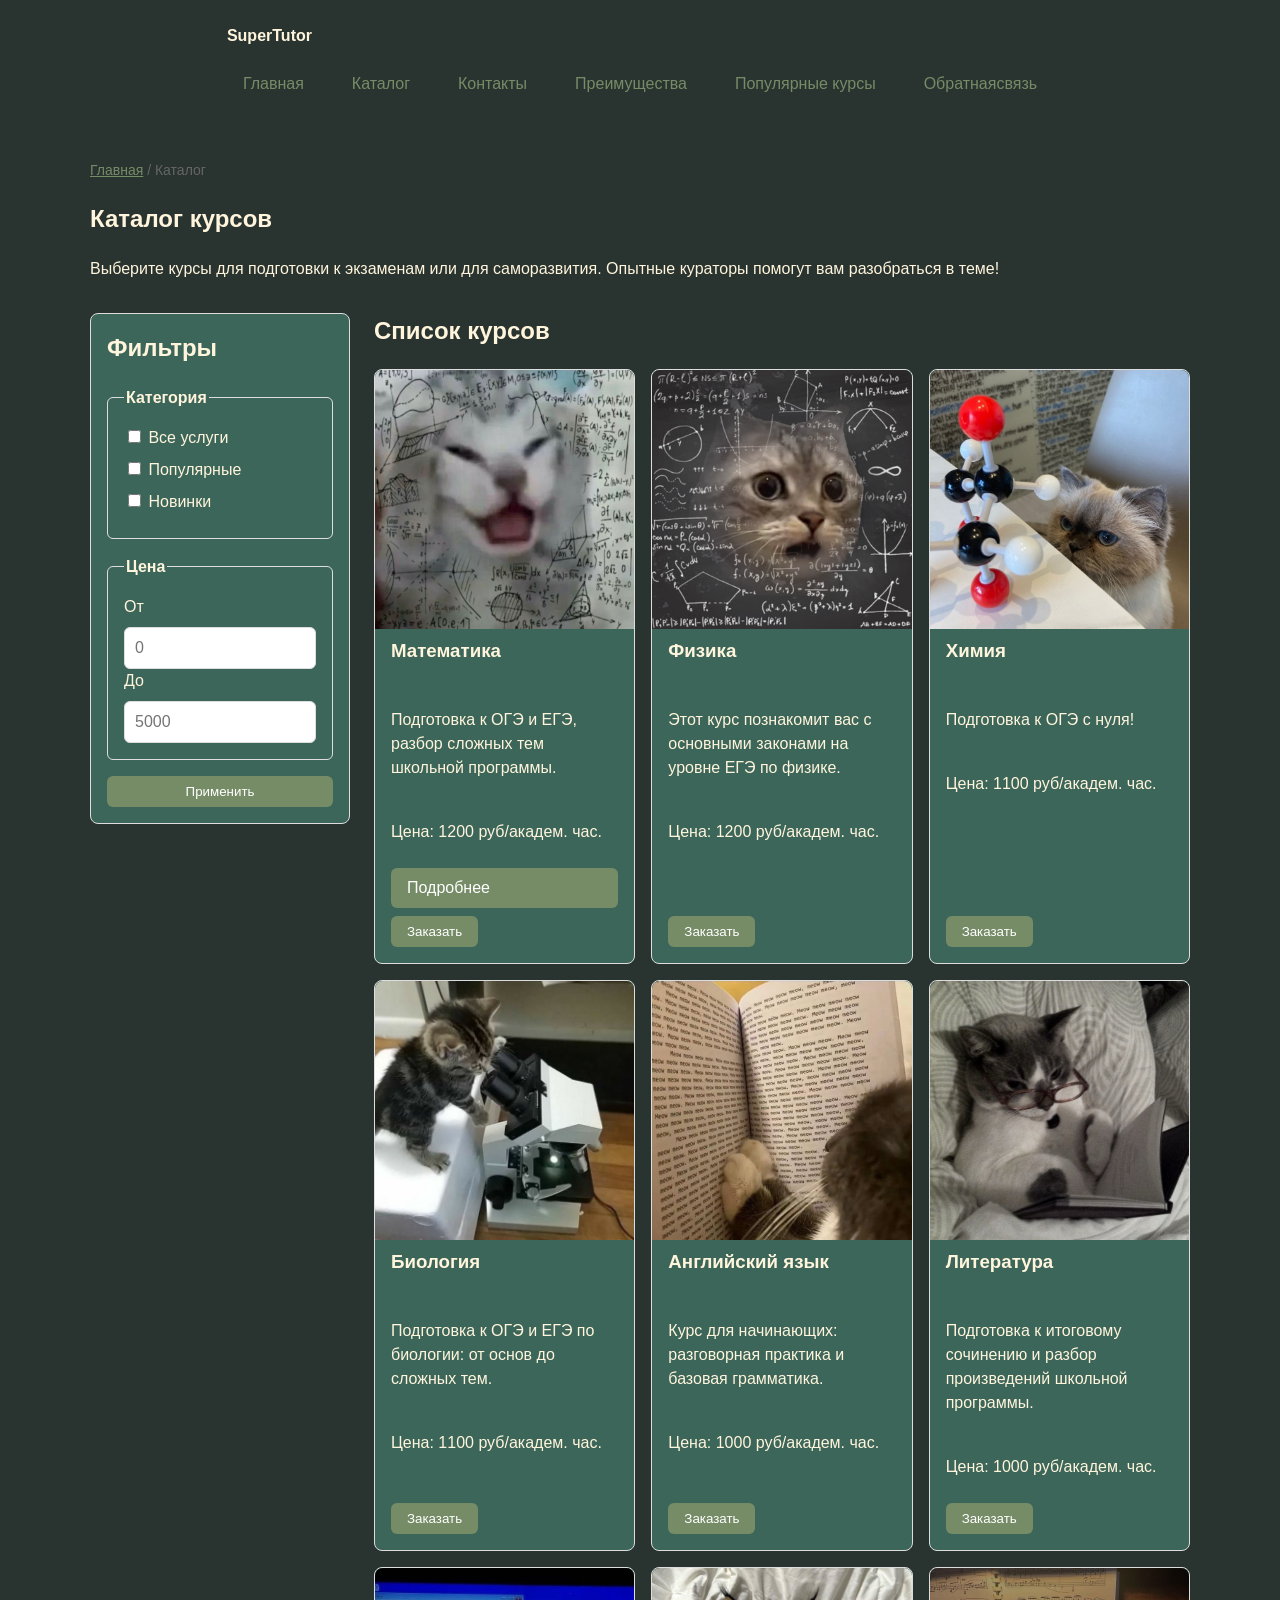
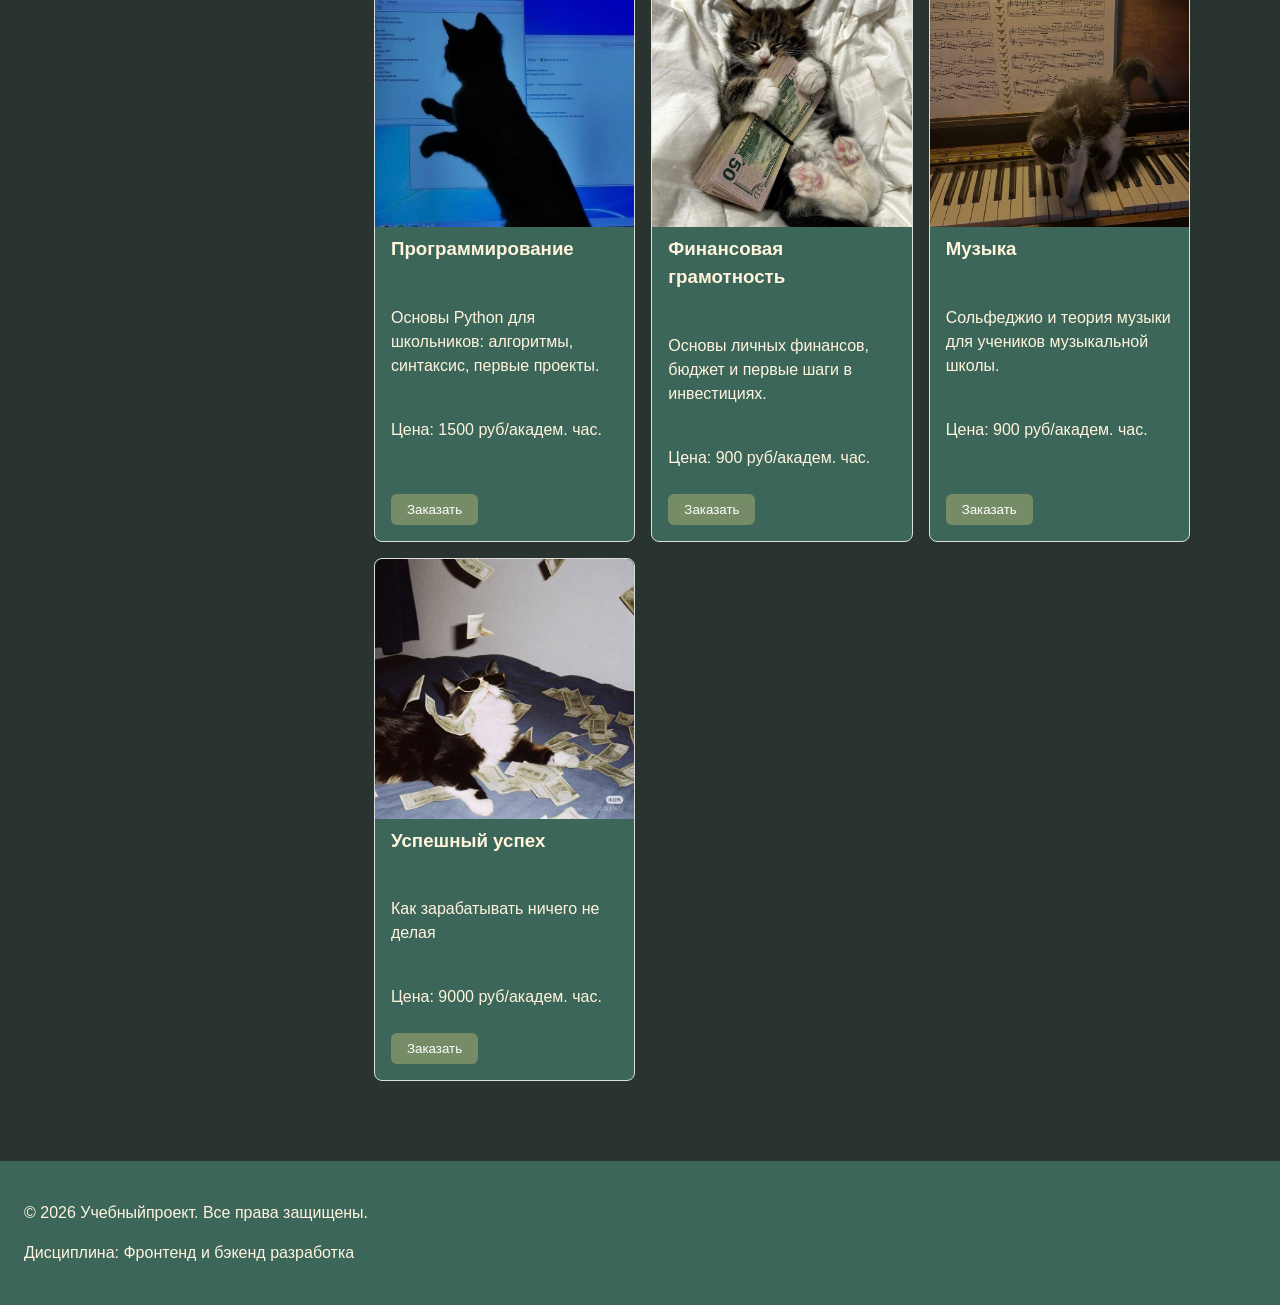
==== commit 387b9d40: "++" ====
--- a/catalog.html
+++ b/catalog.html
@@ -3,7 +3,7 @@
 <head>
 <meta charset="UTF-8">
 <meta name="viewport" content="width=device-width, initial-scale=1.0">
-<metaname="description" content="Каталог товаров учебного интернет-магазина.">
+<meta name="description" content="Каталог товаров учебного интернет-магазина.">
 <title>Каталог товаров — Учебный интернет-магазин</title>
 <link rel="stylesheet" href="css/style.css">
 <script src="js/main.js" defer></script>
--- a/css/style.css
+++ b/css/style.css
@@ -55,6 +55,13 @@
   line-height: 1.5;
   color: var(--color-text);
   background-color: #293330;
+  min-height: 100vh;     
+  display: flex;          
+  flex-direction: column;
+}
+
+main {
+  flex: 1; 
 }
 
 /*
